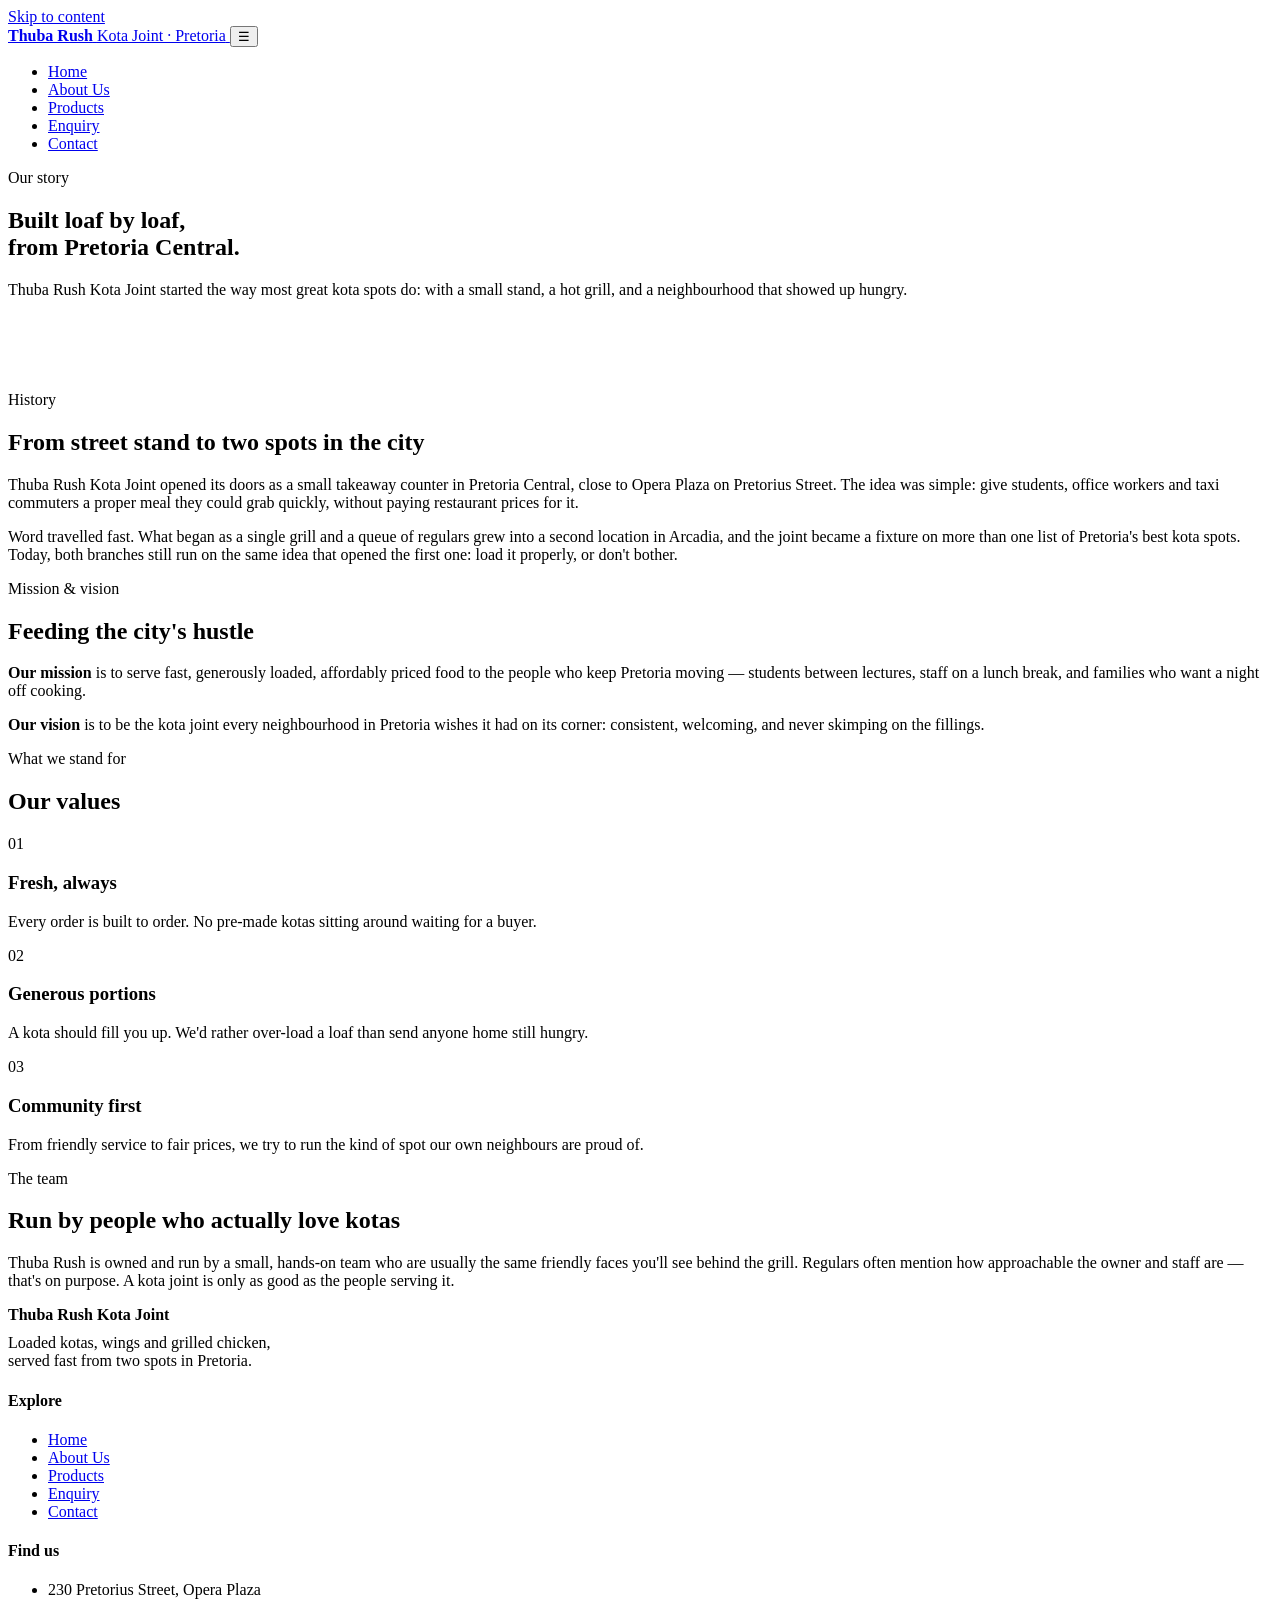
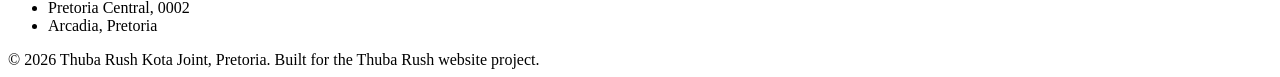
==== About.html @ 87cbe5dc "initial commit" ====
<!DOCTYPE html>
<html lang="en">
<head>
  <meta charset="UTF-8">
  <meta name="viewport" content="width=device-width, initial-scale=1.0">
  <title>About Us | Thuba Rush Kota Joint</title>
  <meta name="description" content="Learn the story behind Thuba Rush Kota Joint, our mission, and the values that shape every kota we build in Pretoria.">
  <link rel="stylesheet" href="css/style.css">
</head>
<body>
  <a href="#main" class="skip-link">Skip to content</a>

  <header class="site-header">
    <nav class="nav wrap" aria-label="Primary">
      <a href="index.html" class="nav__brand">
        <strong>Thuba Rush</strong>
        <span>Kota Joint · Pretoria</span>
      </a>
      <button class="nav__toggle" aria-label="Open menu" aria-expanded="false">☰</button>
      <ul class="nav__links">
        <li><a href="index.html">Home</a></li>
        <li><a href="about.html">About Us</a></li>
        <li><a href="products.html">Products</a></li>
        <li><a href="enquiry.html">Enquiry</a></li>
        <li><a href="contact.html">Contact</a></li>
      </ul>
    </nav>
  </header>

  <main id="main">

    <section class="hero" style="padding-bottom:60px;">
      <div class="wrap" style="grid-template-columns:1fr; text-align:left;">
        <div>
          <p class="eyebrow">Our story</p>
          <h1>Built loaf by loaf,<br>from Pretoria Central.</h1>
          <p class="lede">Thuba Rush Kota Joint started the way most great kota spots do: with a small stand, a hot grill, and a neighbourhood that showed up hungry.</p>
        </div>
      </div>
    </section>

    <section class="section">
      <div class="wrap">
        <div class="card-grid card-grid--2" style="align-items:start;">
          <div>
            <p class="eyebrow">History</p>
            <h2 class="section__title">From street stand to two spots in the city</h2>
            <p>Thuba Rush Kota Joint opened its doors as a small takeaway counter in Pretoria Central, close to Opera Plaza on Pretorius Street. The idea was simple: give students, office workers and taxi commuters a proper meal they could grab quickly, without paying restaurant prices for it.</p>
            <p>Word travelled fast. What began as a single grill and a queue of regulars grew into a second location in Arcadia, and the joint became a fixture on more than one list of Pretoria's best kota spots. Today, both branches still run on the same idea that opened the first one: load it properly, or don't bother.</p>
          </div>
          <div>
            <p class="eyebrow">Mission &amp; vision</p>
            <h2 class="section__title">Feeding the city's hustle</h2>
            <p><strong>Our mission</strong> is to serve fast, generously loaded, affordably priced food to the people who keep Pretoria moving — students between lectures, staff on a lunch break, and families who want a night off cooking.</p>
            <p><strong>Our vision</strong> is to be the kota joint every neighbourhood in Pretoria wishes it had on its corner: consistent, welcoming, and never skimping on the fillings.</p>
          </div>
        </div>
      </div>
    </section>

    <section class="section section--ink">
      <div class="wrap">
        <p class="eyebrow">What we stand for</p>
        <h2 class="section__title" style="color:var(--paper);">Our values</h2>
        <div class="card-grid card-grid--3">
          <div class="card" style="background:var(--ink-soft); border-color:var(--gold); color:var(--paper);">
            <p class="card__num" style="color:var(--gold);">01</p>
            <h3>Fresh, always</h3>
            <p>Every order is built to order. No pre-made kotas sitting around waiting for a buyer.</p>
          </div>
          <div class="card" style="background:var(--ink-soft); border-color:var(--gold); color:var(--paper);">
            <p class="card__num" style="color:var(--gold);">02</p>
            <h3>Generous portions</h3>
            <p>A kota should fill you up. We'd rather over-load a loaf than send anyone home still hungry.</p>
          </div>
          <div class="card" style="background:var(--ink-soft); border-color:var(--gold); color:var(--paper);">
            <p class="card__num" style="color:var(--gold);">03</p>
            <h3>Community first</h3>
            <p>From friendly service to fair prices, we try to run the kind of spot our own neighbours are proud of.</p>
          </div>
        </div>
      </div>
    </section>

    <section class="section">
      <div class="wrap">
        <p class="eyebrow">The team</p>
        <h2 class="section__title">Run by people who actually love kotas</h2>
        <p class="section__lede">Thuba Rush is owned and run by a small, hands-on team who are usually the same friendly faces you'll see behind the grill. Regulars often mention how approachable the owner and staff are — that's on purpose. A kota joint is only as good as the people serving it.</p>
      </div>
    </section>

  </main>

  <footer class="site-footer">
    <div class="wrap">
      <div class="footer__grid">
        <div class="footer__brand">
          <strong>Thuba Rush Kota Joint</strong>
          <p style="margin-top:10px; max-width:34ch;">Loaded kotas, wings and grilled chicken, served fast from two spots in Pretoria.</p>
        </div>
        <div>
          <h4>Explore</h4>
          <ul>
            <li><a href="index.html">Home</a></li>
            <li><a href="about.html">About Us</a></li>
            <li><a href="products.html">Products</a></li>
            <li><a href="enquiry.html">Enquiry</a></li>
            <li><a href="contact.html">Contact</a></li>
          </ul>
        </div>
        <div>
          <h4>Find us</h4>
          <ul>
            <li>230 Pretorius Street, Opera Plaza</li>
            <li>Pretoria Central, 0002</li>
            <li>Arcadia, Pretoria</li>
          </ul>
        </div>
      </div>
      <div class="footer__bottom">
        <span>&copy; <span id="year"></span> Thuba Rush Kota Joint, Pretoria.</span>
        <span>Built for the Thuba Rush website project.</span>
      </div>
    </div>
  </footer>

  <script src="js/script.js"></script>
  <script>document.getElementById('year').textContent = new Date().getFullYear();</script>
</body>
</html>
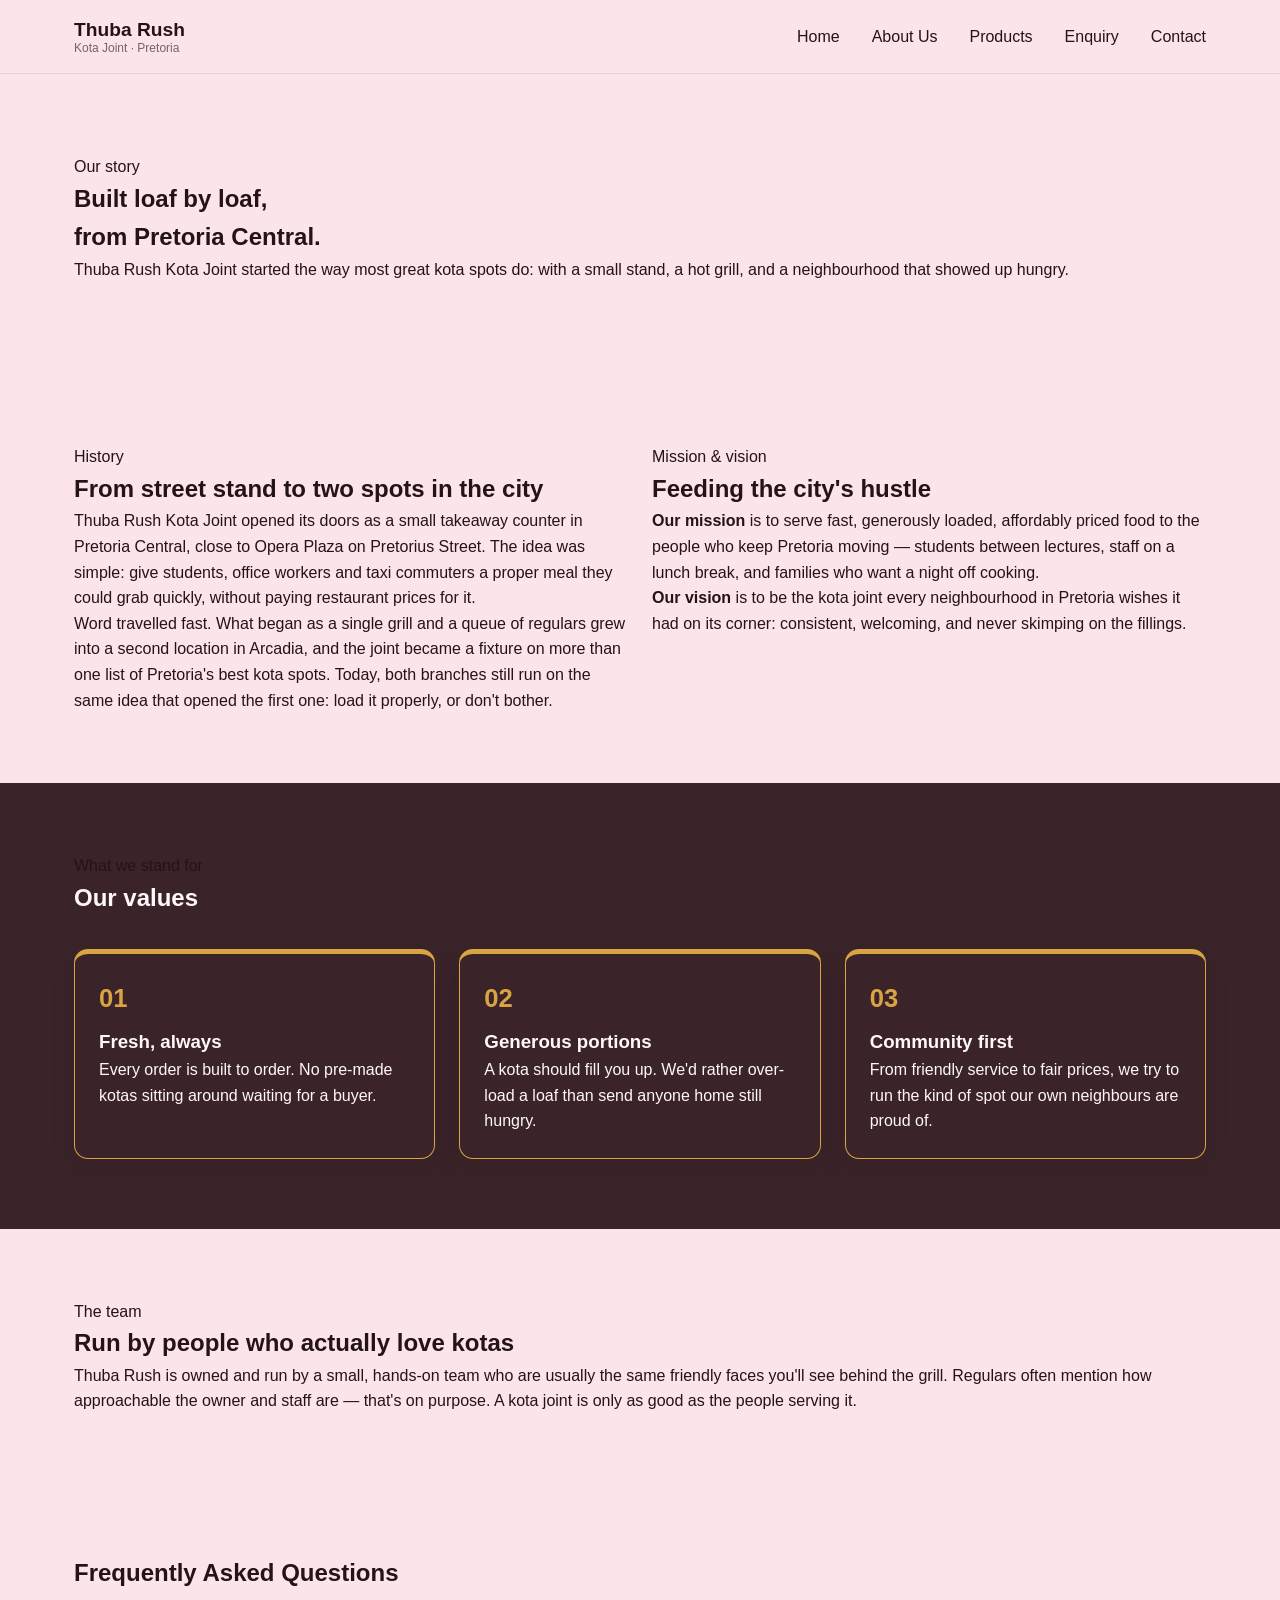
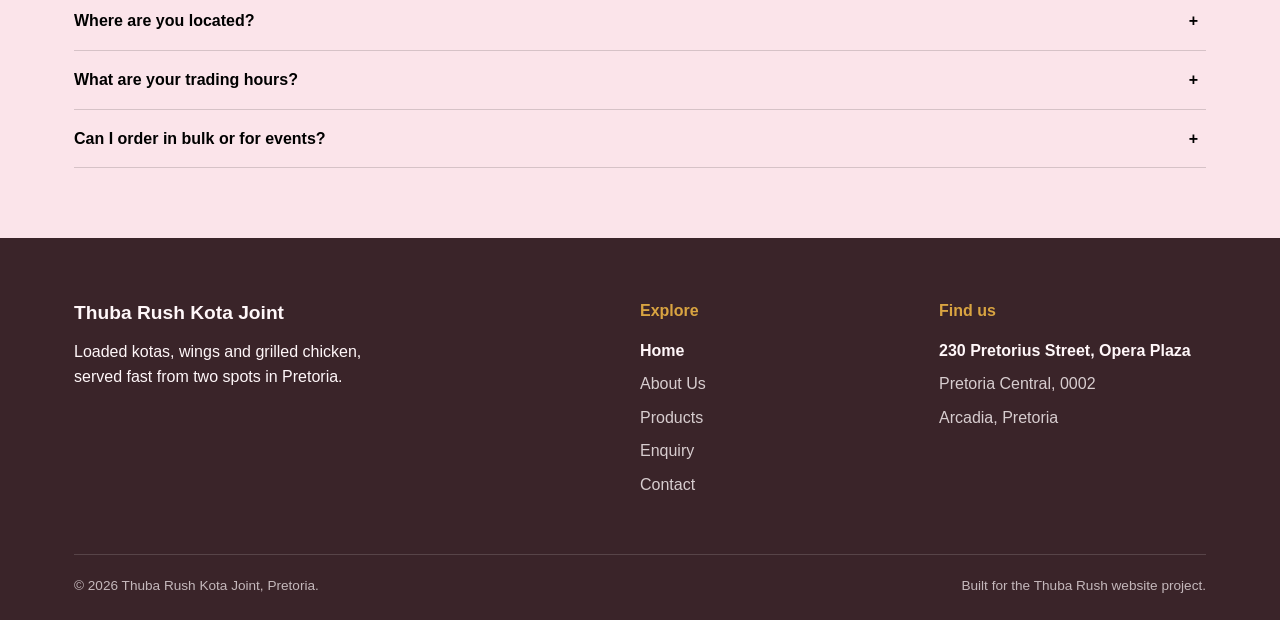
==== commit f24c3687: "Part 3: JS features, forms, map, responsive CSS" ====
--- a/About.html
+++ b/About.html
@@ -1,132 +1,203 @@
-<!DOCTYPE html>
-<html lang="en">
-<head>
-  <meta charset="UTF-8">
-  <meta name="viewport" content="width=device-width, initial-scale=1.0">
-  <title>About Us | Thuba Rush Kota Joint</title>
-  <meta name="description" content="Learn the story behind Thuba Rush Kota Joint, our mission, and the values that shape every kota we build in Pretoria.">
-  <link rel="stylesheet" href="css/style.css">
-</head>
-<body>
-  <a href="#main" class="skip-link">Skip to content</a>
-
-  <header class="site-header">
-    <nav class="nav wrap" aria-label="Primary">
-      <a href="index.html" class="nav__brand">
-        <strong>Thuba Rush</strong>
-        <span>Kota Joint · Pretoria</span>
-      </a>
-      <button class="nav__toggle" aria-label="Open menu" aria-expanded="false">☰</button>
-      <ul class="nav__links">
-        <li><a href="index.html">Home</a></li>
-        <li><a href="about.html">About Us</a></li>
-        <li><a href="products.html">Products</a></li>
-        <li><a href="enquiry.html">Enquiry</a></li>
-        <li><a href="contact.html">Contact</a></li>
-      </ul>
-    </nav>
-  </header>
-
-  <main id="main">
-
-    <section class="hero" style="padding-bottom:60px;">
-      <div class="wrap" style="grid-template-columns:1fr; text-align:left;">
-        <div>
-          <p class="eyebrow">Our story</p>
-          <h1>Built loaf by loaf,<br>from Pretoria Central.</h1>
-          <p class="lede">Thuba Rush Kota Joint started the way most great kota spots do: with a small stand, a hot grill, and a neighbourhood that showed up hungry.</p>
-        </div>
-      </div>
-    </section>
-
-    <section class="section">
-      <div class="wrap">
-        <div class="card-grid card-grid--2" style="align-items:start;">
-          <div>
-            <p class="eyebrow">History</p>
-            <h2 class="section__title">From street stand to two spots in the city</h2>
-            <p>Thuba Rush Kota Joint opened its doors as a small takeaway counter in Pretoria Central, close to Opera Plaza on Pretorius Street. The idea was simple: give students, office workers and taxi commuters a proper meal they could grab quickly, without paying restaurant prices for it.</p>
-            <p>Word travelled fast. What began as a single grill and a queue of regulars grew into a second location in Arcadia, and the joint became a fixture on more than one list of Pretoria's best kota spots. Today, both branches still run on the same idea that opened the first one: load it properly, or don't bother.</p>
-          </div>
-          <div>
-            <p class="eyebrow">Mission &amp; vision</p>
-            <h2 class="section__title">Feeding the city's hustle</h2>
-            <p><strong>Our mission</strong> is to serve fast, generously loaded, affordably priced food to the people who keep Pretoria moving — students between lectures, staff on a lunch break, and families who want a night off cooking.</p>
-            <p><strong>Our vision</strong> is to be the kota joint every neighbourhood in Pretoria wishes it had on its corner: consistent, welcoming, and never skimping on the fillings.</p>
-          </div>
-        </div>
-      </div>
-    </section>
-
-    <section class="section section--ink">
-      <div class="wrap">
-        <p class="eyebrow">What we stand for</p>
-        <h2 class="section__title" style="color:var(--paper);">Our values</h2>
-        <div class="card-grid card-grid--3">
-          <div class="card" style="background:var(--ink-soft); border-color:var(--gold); color:var(--paper);">
-            <p class="card__num" style="color:var(--gold);">01</p>
-            <h3>Fresh, always</h3>
-            <p>Every order is built to order. No pre-made kotas sitting around waiting for a buyer.</p>
-          </div>
-          <div class="card" style="background:var(--ink-soft); border-color:var(--gold); color:var(--paper);">
-            <p class="card__num" style="color:var(--gold);">02</p>
-            <h3>Generous portions</h3>
-            <p>A kota should fill you up. We'd rather over-load a loaf than send anyone home still hungry.</p>
-          </div>
-          <div class="card" style="background:var(--ink-soft); border-color:var(--gold); color:var(--paper);">
-            <p class="card__num" style="color:var(--gold);">03</p>
-            <h3>Community first</h3>
-            <p>From friendly service to fair prices, we try to run the kind of spot our own neighbours are proud of.</p>
-          </div>
-        </div>
-      </div>
-    </section>
-
-    <section class="section">
-      <div class="wrap">
-        <p class="eyebrow">The team</p>
-        <h2 class="section__title">Run by people who actually love kotas</h2>
-        <p class="section__lede">Thuba Rush is owned and run by a small, hands-on team who are usually the same friendly faces you'll see behind the grill. Regulars often mention how approachable the owner and staff are — that's on purpose. A kota joint is only as good as the people serving it.</p>
-      </div>
-    </section>
-
-  </main>
-
-  <footer class="site-footer">
-    <div class="wrap">
-      <div class="footer__grid">
-        <div class="footer__brand">
-          <strong>Thuba Rush Kota Joint</strong>
-          <p style="margin-top:10px; max-width:34ch;">Loaded kotas, wings and grilled chicken, served fast from two spots in Pretoria.</p>
-        </div>
-        <div>
-          <h4>Explore</h4>
-          <ul>
-            <li><a href="index.html">Home</a></li>
-            <li><a href="about.html">About Us</a></li>
-            <li><a href="products.html">Products</a></li>
-            <li><a href="enquiry.html">Enquiry</a></li>
-            <li><a href="contact.html">Contact</a></li>
-          </ul>
-        </div>
-        <div>
-          <h4>Find us</h4>
-          <ul>
-            <li>230 Pretorius Street, Opera Plaza</li>
-            <li>Pretoria Central, 0002</li>
-            <li>Arcadia, Pretoria</li>
-          </ul>
-        </div>
-      </div>
-      <div class="footer__bottom">
-        <span>&copy; <span id="year"></span> Thuba Rush Kota Joint, Pretoria.</span>
-        <span>Built for the Thuba Rush website project.</span>
-      </div>
-    </div>
-  </footer>
-
-  <script src="js/script.js"></script>
-  <script>document.getElementById('year').textContent = new Date().getFullYear();</script>
-</body>
-</html>
-
+<!DOCTYPE html>
+<html lang="en">
+<head>
+  <meta charset="UTF-8">
+  <meta name="viewport" content="width=device-width, initial-scale=1.0">
+  <title>About Us | Thuba Rush Kota Joint</title>
+  <meta name="description" content="Learn the story behind Thuba Rush Kota Joint, our mission, and the values that shape every kota we build in Pretoria.">
+  <link rel="stylesheet" href="css/style.css">
+</head>
+<body>
+  <a href="#main" class="skip-link">Skip to content</a>
+
+  <header class="site-header">
+    <nav class="nav wrap" aria-label="Primary">
+      <a href="index.html" class="nav__brand">
+        <strong>Thuba Rush</strong>
+        <span>Kota Joint · Pretoria</span>
+      </a>
+      <button class="nav__toggle" aria-label="Open menu" aria-expanded="false">☰</button>
+      <ul class="nav__links">
+        <li><a href="index.html">Home</a></li>
+        <li><a href="about.html">About Us</a></li>
+        <li><a href="products.html">Products</a></li>
+        <li><a href="enquiry.html">Enquiry</a></li>
+        <li><a href="contact.html">Contact</a></li>
+      </ul>
+    </nav>
+  </header>
+
+  <main id="main">
+
+    <section class="hero" style="padding-bottom:60px;">
+      <div class="wrap" style="grid-template-columns:1fr; text-align:left;">
+        <div>
+          <p class="eyebrow">Our story</p>
+          <h1>Built loaf by loaf,<br>from Pretoria Central.</h1>
+          <p class="lede">Thuba Rush Kota Joint started the way most great kota spots do: with a small stand, a hot grill, and a neighbourhood that showed up hungry.</p>
+        </div>
+      </div>
+    </section>
+
+    <section class="section">
+      <div class="wrap">
+        <div class="card-grid card-grid--2" style="align-items:start;">
+          <div>
+            <p class="eyebrow">History</p>
+            <h2 class="section__title">From street stand to two spots in the city</h2>
+            <p>Thuba Rush Kota Joint opened its doors as a small takeaway counter in Pretoria Central, close to Opera Plaza on Pretorius Street. The idea was simple: give students, office workers and taxi commuters a proper meal they could grab quickly, without paying restaurant prices for it.</p>
+            <p>Word travelled fast. What began as a single grill and a queue of regulars grew into a second location in Arcadia, and the joint became a fixture on more than one list of Pretoria's best kota spots. Today, both branches still run on the same idea that opened the first one: load it properly, or don't bother.</p>
+          </div>
+          <div>
+            <p class="eyebrow">Mission &amp; vision</p>
+            <h2 class="section__title">Feeding the city's hustle</h2>
+            <p><strong>Our mission</strong> is to serve fast, generously loaded, affordably priced food to the people who keep Pretoria moving — students between lectures, staff on a lunch break, and families who want a night off cooking.</p>
+            <p><strong>Our vision</strong> is to be the kota joint every neighbourhood in Pretoria wishes it had on its corner: consistent, welcoming, and never skimping on the fillings.</p>
+          </div>
+        </div>
+      </div>
+    </section>
+
+    <section class="section section--ink">
+      <div class="wrap">
+        <p class="eyebrow">What we stand for</p>
+        <h2 class="section__title" style="color:var(--paper);">Our values</h2>
+        <div class="card-grid card-grid--3">
+          <div class="card" style="background:var(--ink-soft); border-color:var(--gold); color:var(--paper);">
+            <p class="card__num" style="color:var(--gold);">01</p>
+            <h3>Fresh, always</h3>
+            <p>Every order is built to order. No pre-made kotas sitting around waiting for a buyer.</p>
+          </div>
+          <div class="card" style="background:var(--ink-soft); border-color:var(--gold); color:var(--paper);">
+            <p class="card__num" style="color:var(--gold);">02</p>
+            <h3>Generous portions</h3>
+            <p>A kota should fill you up. We'd rather over-load a loaf than send anyone home still hungry.</p>
+          </div>
+          <div class="card" style="background:var(--ink-soft); border-color:var(--gold); color:var(--paper);">
+            <p class="card__num" style="color:var(--gold);">03</p>
+            <h3>Community first</h3>
+            <p>From friendly service to fair prices, we try to run the kind of spot our own neighbours are proud of.</p>
+          </div>
+        </div>
+      </div>
+    </section>
+
+    <section class="section">
+      <div class="wrap">
+        <p class="eyebrow">The team</p>
+        <h2 class="section__title">Run by people who actually love kotas</h2>
+        <p class="section__lede">Thuba Rush is owned and run by a small, hands-on team who are usually the same friendly faces you'll see behind the grill. Regulars often mention how approachable the owner and staff are — that's on purpose. A kota joint is only as good as the people serving it.</p>
+      </div>
+    </section>
+<section class="section">
+
+  <div class="wrap">
+
+    <h2>Frequently Asked Questions</h2>
+
+    <div class="accordion">
+
+
+
+      <div class="accordion__item">
+
+        <button class="accordion__header" aria-expanded="false">
+
+          Where are you located?
+
+        </button>
+
+        <div class="accordion__panel">
+
+          <p>We are based in Pretoria. 230/231 Pretorius Street (Live Easy Building, Opera Plaza, Shop no 12).</p>
+
+        </div>
+
+      </div>
+
+
+
+      <div class="accordion__item">
+
+        <button class="accordion__header" aria-expanded="false">
+
+          What are your trading hours?
+
+        </button>
+
+        <div class="accordion__panel">
+
+          <p>Monday to Friday: 8:00 to 19:00. Saturday: 09:00 to 18:00. Sunday: Closed</p>
+
+        </div>
+
+      </div>
+
+
+
+      <div class="accordion__item">
+
+        <button class="accordion__header" aria-expanded="false">
+
+          Can I order in bulk or for events?
+
+        </button>
+
+        <div class="accordion__panel">
+
+          <p>Yes. Send us an enquiry through the Enquiry page.</p>
+
+        </div>
+
+      </div>
+
+
+
+    </div>
+
+  </div>
+
+</section>
+
+
+
+  </main>
+
+  <footer class="site-footer">
+    <div class="wrap">
+      <div class="footer__grid">
+        <div class="footer__brand">
+          <strong>Thuba Rush Kota Joint</strong>
+          <p style="margin-top:10px; max-width:34ch;">Loaded kotas, wings and grilled chicken, served fast from two spots in Pretoria.</p>
+        </div>
+        <div>
+          <h4>Explore</h4>
+          <ul>
+            <li><a href="index.html">Home</a></li>
+            <li><a href="about.html">About Us</a></li>
+            <li><a href="products.html">Products</a></li>
+            <li><a href="enquiry.html">Enquiry</a></li>
+            <li><a href="contact.html">Contact</a></li>
+          </ul>
+        </div>
+        <div>
+          <h4>Find us</h4>
+          <ul>
+            <li>230 Pretorius Street, Opera Plaza</li>
+            <li>Pretoria Central, 0002</li>
+            <li>Arcadia, Pretoria</li>
+          </ul>
+        </div>
+      </div>
+      <div class="footer__bottom">
+        <span>&copy; <span id="year"></span> Thuba Rush Kota Joint, Pretoria.</span>
+        <span>Built for the Thuba Rush website project.</span>
+      </div>
+    </div>
+  </footer>
+
+  <script src="js/script.js"></script>
+  
+</body>
+</html>
+
--- a/css/style.css
+++ b/css/style.css
@@ -0,0 +1,667 @@
+:root {
+  --pink: #fbe4ea;          /* soft pastel pink — site background */
+  --pink-soft: #fdf1f4;     /* lighter tint, used for alt sections/cards */
+  --ink: #241417;           /* near-black, main text colour */
+  --ink-soft: #3a2429;      /* dark panels (e.g. section--ink) */
+  --gold: #d9a441;          /* accent colour — buttons, highlights, borders */
+  --paper: #fff7f9;         /* off-white text/background on dark panels */
+  --muted: #7a6266;         /* secondary text colour */
+
+  --font-heading: "Poppins", "Segoe UI", sans-serif;
+  --font-body: "Inter", "Segoe UI", sans-serif;
+
+  --radius: 14px;
+  --shadow: 0 8px 24px rgba(36, 20, 23, 0.12);
+}
+
+/*  2. BASE RESET*/
+   
+*,
+*::before,
+*::after {
+  box-sizing: border-box;
+  margin: 0;
+  padding: 0;
+}
+
+html {
+  scroll-behavior: smooth;
+}
+
+body {
+  font-family: var(--font-body);
+  font-size: 16px;
+  line-height: 1.6;
+  color: var(--ink);
+  background-color: var(--pink);
+  -webkit-font-smoothing: antialiased;
+}
+
+img {
+  max-width: 100%;
+  display: block;
+}
+
+a {
+  color: inherit;
+  text-decoration: none;
+}
+
+ul {
+  list-style: none;
+}
+
+button {
+  font: inherit;
+  cursor: pointer;
+  border: none;
+  background: none;
+}
+
+/* Skip link — visible only when focused (keyboard accessibility) */
+.skip-link {
+  position: absolute;
+  left: -999px;
+  top: 0;
+  background: var(--gold);
+  color: var(--ink);
+  padding: 10px 16px;
+  z-index: 100;
+}
+
+.skip-link:focus {
+  left: 10px;
+  top: 10px;
+}
+
+/* 
+   3. 
+h1, h2, h3, h4 {
+  font-family: var(--font-heading);
+  font-weight: 700;
+  line-height: 1.2;
+  color: var(--ink);
+}
+
+h1 {
+  font-size: clamp(2.2rem, 4vw, 3.4rem);
+  letter-spacing: -0.02em;
+}
+
+h2 {
+  font-size: clamp(1.6rem, 2.6vw, 2.2rem);
+  letter-spacing: -0.01em;
+}
+
+h3 {
+  font-size: 1.2rem;
+}
+
+h4 {
+  font-size: 1rem;
+  text-transform: uppercase;
+  letter-spacing: 0.08em;
+}
+
+p {
+  color: var(--ink);
+}
+
+.eyebrow {
+  font-family: var(--font-heading);
+  font-size: 0.8rem;
+  font-weight: 600;
+  letter-spacing: 0.14em;
+  text-transform: uppercase;
+  color: var(--gold);
+  margin-bottom: 10px;
+}
+
+.lede,
+.section__lede {
+  font-size: 1.1rem;
+  color: var(--muted);
+  max-width: 60ch;
+  margin-top: 14px;
+}
+
+.section__title {
+  margin-bottom: 16px;
+}
+
+/* --------------------------------------------------------------------------
+   4. LAYOUT STRUCTURE (Grid / Flexbox)
+   -------------------------------------------------------------------------- */
+.wrap {
+  width: 100%;
+  max-width: 1180px;
+  margin: 0 auto;
+  padding: 0 24px;
+}
+
+/* Header / Nav — Flexbox */
+.site-header {
+  position: sticky;
+  top: 0;
+  z-index: 50;
+  background: var(--pink);
+  border-bottom: 1px solid rgba(36, 20, 23, 0.08);
+}
+
+.nav {
+  display: flex;
+  align-items: center;
+  justify-content: space-between;
+  padding: 18px 24px;
+}
+
+.nav__brand {
+  display: flex;
+  flex-direction: column;
+  line-height: 1.2;
+}
+
+.nav__brand strong {
+  font-family: var(--font-heading);
+  font-size: 1.2rem;
+}
+
+.nav__brand span {
+  font-size: 0.75rem;
+  color: var(--muted);
+}
+
+.nav__links {
+  display: flex;
+  gap: 32px;
+  font-weight: 500;
+}
+
+.nav__toggle {
+  display: none;
+  font-size: 1.4rem;
+}
+
+/* Hero — Grid */
+.hero {
+  padding: 80px 0;
+}
+
+.hero .wrap {
+  display: grid;
+  grid-template-columns: 1fr 1fr;
+  gap: 40px;
+  align-items: center;
+}
+
+/* Generic section spacing */
+.section {
+  padding: 70px 0;
+}
+
+.section--ink {
+  background: var(--ink-soft);
+}
+
+/* Card grid — Grid, responsive column counts */
+.card-grid {
+  display: grid;
+  gap: 24px;
+  margin-top: 32px;
+}
+
+.card-grid--2 {
+  grid-template-columns: repeat(2, 1fr);
+}
+
+.card-grid--3 {
+  grid-template-columns: repeat(3, 1fr);
+}
+
+.card {
+  background: var(--paper);
+  border: 1px solid rgba(36, 20, 23, 0.08);
+  border-radius: var(--radius);
+  padding: 28px;
+  box-shadow: var(--shadow);
+  transition: transform 0.2s ease, box-shadow 0.2s ease;
+}
+
+.card__num {
+  font-family: var(--font-heading);
+  font-size: 1.6rem;
+  font-weight: 700;
+  margin-bottom: 8px;
+}
+
+/* Footer — Grid */
+.site-footer {
+  background: var(--ink-soft);
+  color: var(--paper);
+  padding: 60px 0 24px;
+}
+
+.footer__grid {
+  display: grid;
+  grid-template-columns: 2fr 1fr 1fr;
+  gap: 32px;
+}
+
+.footer__brand strong {
+  font-family: var(--font-heading);
+  font-size: 1.2rem;
+}
+
+.site-footer h4 {
+  color: var(--gold);
+  margin-bottom: 14px;
+}
+
+.site-footer ul li {
+  margin-bottom: 8px;
+  color: rgba(255, 247, 249, 0.8);
+}
+
+.footer__bottom {
+  display: flex;
+  justify-content: space-between;
+  flex-wrap: wrap;
+  gap: 8px;
+  margin-top: 48px;
+  padding-top: 20px;
+  border-top: 1px solid rgba(255, 247, 249, 0.15);
+  font-size: 0.85rem;
+  color: rgba(255, 247, 249, 0.7);
+}
+
+/* --------------------------------------------------------------------------
+   5. DECORATION / COLOUR
+   -------------------------------------------------------------------------- */
+.btn {
+  display: inline-block;
+  background: var(--gold);
+  color: var(--ink);
+  font-weight: 600;
+  padding: 12px 26px;
+  border-radius: 999px;
+  box-shadow: var(--shadow);
+}
+
+/* 
+
+/* Nav link underline on hover, active state for current page */
+.nav__links a {
+  position: relative;
+  padding-bottom: 4px;
+}
+
+.nav__links a::after {
+  content: "";
+  position: absolute;
+  left: 0;
+  bottom: 0;
+  width: 0;
+  height: 2px;
+  background: var(--gold);
+  transition: width 0.25s ease;
+}
+
+.nav__links a:hover::after,
+.nav__links a:focus-visible::after {
+  width: 100%;
+}
+
+.nav__links a:hover,
+.nav__links a:focus-visible {
+  color: var(--gold);
+}
+
+/* Keyboard focus visibility across the site */
+a:focus-visible,
+button:focus-visible {
+  outline: 2px solid var(--gold);
+  outline-offset: 3px;
+}
+
+/* Card hover lift */
+.card:hover {
+  transform: translateY(-4px);
+  box-shadow: 0 14px 30px rgba(36, 20, 23, 0.18);
+}
+
+/* Button hover / active states */
+.btn:hover {
+  background: #c8912f;
+}
+
+.btn:active {
+  transform: scale(0.97);
+}
+
+/* Zebra-style emphasis for repeating list items */
+.site-footer ul li:first-child {
+  color: var(--paper);
+  font-weight: 600;
+}
+
+/* Mobile nav toggle — pure CSS using :checked, no JavaScript.
+   Requires a hidden checkbox in the markup (see note below). */
+.nav__toggle-input {
+  display: none;
+}
+
+.nav_toggle-input:checked ~ .nav_links {
+  display: flex;
+}
+
+.gallery-card img {
+width: 200px;
+height: auto;
+
+}
+
+.card {
+  background: white;
+  border-radius: 14px;
+  padding: 24px;
+  box-shadow: 0 6px 16px rgba9(0,0,0,0.12);
+  border-top: 5px solid #c0392b;
+  transition: 0.2s;
+}
+
+.card:hover {
+  transform: translateY(-6px);
+  box-shadow: 0 12px 24px rgba(0,0,0,0.2);
+}
+
+.card_ _num {
+  color: #c0392b;
+  font-size: 1.6rem;
+  font-weight: 700;
+
+}
+
+/* Hero layout: text left, kota stack right */
+.hero .wrap {
+  display: flex;
+  align-items: center;
+  justify-content: space-between;
+  gap: 40px;
+  flex-wrap: wrap;
+}
+
+/* Kota stack */
+.kota-badge {
+  max-width: 380px;
+  margin: 0 auto;
+}
+
+.kota-badge__stack {
+  display: flex;
+  flex-direction: column;
+  gap: 6px;
+}
+
+.kota-badge__layer {
+  display: flex;
+  justify-content: space-between;
+  align-items: center;
+  padding: 14px 20px;
+  border-radius: 10px;
+  font-weight: 700;
+  color: #3b2314;
+  box-shadow: 0 4px 10px rgba(0,0,0,0.15);
+  transition: 0.2s;
+}
+
+.kota-badge__layer span:last-child {
+  font-size: 0.85rem;
+  font-weight: 500;
+}
+
+.kota-badge__layer:hover { transform: translateX(8px); }
+
+.layer-crust  { background: #e0a458; border-radius: 40px 40px 10px 10px; }
+.layer-chips  { background: #f4c542; }
+.layer-polony { background: #e57373; }
+.layer-cheese { background: #f6a623; }
+.layer-atchar { background: #c0392b; color: white; }
+.layer-base   { background: #e0a458; border-radius: 10px 10px 40px 40px; }
+
+.kota-badge__caption {
+  text-align: center;
+  font-style: italic;
+  margin-top: 12px;
+}
+
+.nav_ _toggle { display: none; }
+
+@media (max-width: 768px) {
+  .nav__ toggle { display: block; }
+  .nav__links { display: none; flex-direction: column; }
+  .nav__links.is-open { display: flex; }
+}
+
+.gallery-card img { cursor: zoom-in; }
+
+
+
+.lightbox {
+
+  position: fixed;
+
+  inset: 0;
+
+  background: rgba(0, 0, 0, 0.85);
+
+  display: none;
+
+  align-items: center;
+
+  justify-content: center;
+
+  padding: 1rem;
+
+  z-index: 1000;
+
+}
+
+.lightbox.is-open { display: flex; }
+
+.lightbox__figure { margin: 0; max-width: 90vw; text-align: center; }
+
+.lightbox__img { max-width: 100%; max-height: 80vh; border-radius: 8px; }
+
+.lightbox__caption { color: #fff; margin-top: 0.75rem; }
+
+.lightbox__close {
+
+  position: absolute;
+
+  top: 1rem;
+
+  right: 1.25rem;
+
+  font-size: 2.5rem;
+
+  color: #fff;
+
+  background: none;
+
+  border: none;
+
+  cursor: pointer;
+
+}
+
+.accordion__item { border-bottom: 1px solid rgba(0, 0, 0, 0.15); }
+
+
+.accordion__header {
+  width: 100%;
+  text-align: left;
+  padding: 1rem 2.5rem 1rem 0;
+  font: inherit;
+  font-weight: 600;
+  background: none;
+  border: none;
+  cursor: pointer;
+  position: relative;
+
+}
+
+.accordion__header::after {
+
+  content: "+";
+  position: absolute;
+  right: 0.5rem;
+  transition: transform 0.3s ease;
+
+}
+
+.accordion__item.is-open .accordion__header::after { content: "\2212"; }
+.accordion__header:hover,
+.accordion__header:focus-visible { color: #b0003a; outline: none; }
+
+.accordion__panel {
+  max-height: 0;
+  overflow: hidden;
+  transition: max-height 0.3s ease;
+
+}
+
+.accordion__item.is-open .accordion__panel { max-height: 200px; }
+
+.menu-controls {
+
+  display: grid;
+
+  grid-template-columns: repeat(auto-fit, minmax(180px, 1fr));
+
+  gap: 16px;
+
+  margin-bottom: 12px;
+
+}
+
+.menu-controls label { display: grid; gap: 6px; font-weight: 600; }
+
+.menu-controls input,
+
+.menu-controls select {
+
+  padding: 10px 12px;
+
+  border: 2px solid var(--gold);
+
+  border-radius: var(--radius);
+
+  background: var(--pink-soft);
+
+  font: inherit;
+
+}
+
+.menu-controls input:focus,
+
+.menu-controls select:focus { outline: 3px solid var(--ink); }
+
+/* Mobile nav: open menu drops below the logo, full width */
+
+@media (max-width: 768px) {
+  .nav { flex-wrap: wrap; }
+  .nav__links {
+    width: 100%;
+    gap: 0;
+    padding-top: 12px;
+
+  }
+
+  .nav__links li a {
+    display: block;
+    padding: 12px 0;
+    border-top: 1px solid rgba(36, 20, 23, 0.1);
+
+  }
+
+}
+
+#map {
+  height: 400px;
+  width: 100%;
+  border-radius: var(--radius);
+  box-shadow: var(--shadow);
+  margin-top: 24px;
+
+}
+
+@media (max-width: 768px) {
+  #map { height: 300px; }
+
+}
+
+/* ===== Forms ===== */
+
+.form { display: grid; gap: 18px; }
+.form__row { display: grid; grid-template-columns: 1fr 1fr; gap: 16px; }
+.form__group { display: grid; gap: 6px; border: 0; padding: 0; }
+.form [hidden] { display: none; }
+
+.form label, .form legend { font-weight: 600; }
+.form input[type="text"],
+.form input[type="tel"],
+.form input[type="email"],
+.form input[type="number"],
+.form input[type="date"],
+.form select,
+.form textarea {
+
+  width: 100%;
+  padding: 12px 14px;
+  border: 2px solid var(--gold);
+  border-radius: var(--radius);
+  background: #fff;
+  color: var(--ink);
+  font: inherit;
+
+}
+
+.form textarea { min-height: 130px; resize: vertical; }
+.form input:hover, .form select:hover, .form textarea:hover { border-color: var(--ink); }
+.form input:focus, .form select:focus, .form textarea:focus {
+  outline: 3px solid var(--ink);
+  outline-offset: 2px;
+
+}
+
+.form .is-invalid { border-color: #b3261e; background: #fff4f2; }
+.form__choices { display: flex; gap: 20px; flex-wrap: wrap; }
+.form__choices label, .form__check {
+  display: flex; gap: 8px; align-items: center; font-weight: 500;
+
+}
+
+.form input[type="radio"], .form input[type="checkbox"] { accent-color: var(--ink); }
+.form__error { color: #b3261e; font-size: 0.875rem; min-height: 1.1em; }
+
+.section--ink .form__error { color: #ffb4a9; }
+.form__success {
+  display: none;
+  padding: 14px 16px;
+  border-radius: var(--radius);
+  background: #e6f4ea;
+  color: #14532d;
+  border: 1px solid #86c99a;
+}
+
+.form__success.is-visible { display: block; }
+@media (max-width: 768px) {
+  .form__row { grid-template-columns: 1fr; }
+}
+
+
+
+
+
+
+
